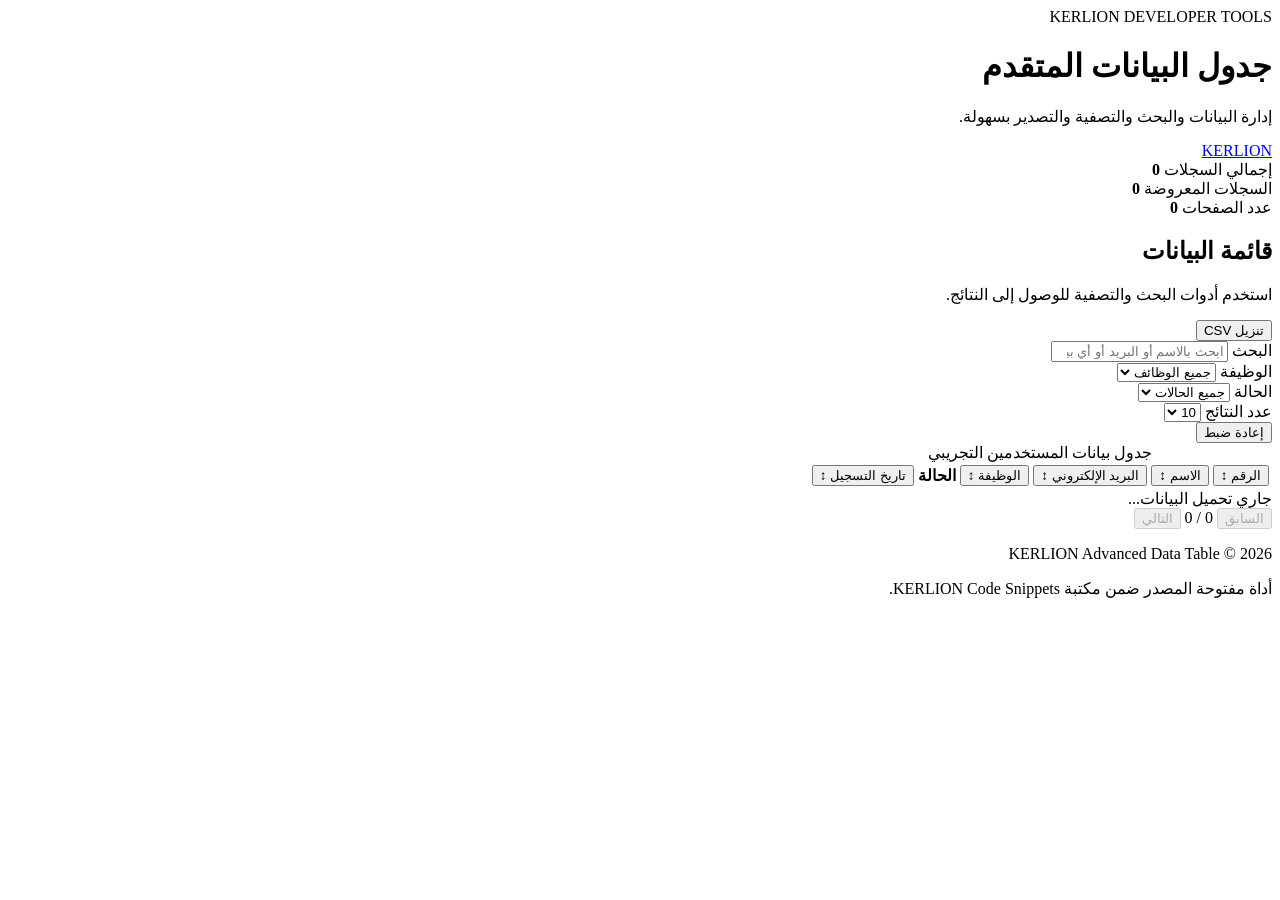
==== javascript/advanced-data-table/index.html @ a7cec32b "Add HTML structure for Advanced Data Table This file contains the HTML structure for the KERLION Adv" ====
<!DOCTYPE html>
<html lang="ar" dir="rtl">
<head>
    <meta charset="UTF-8">
    <meta name="viewport" content="width=device-width, initial-scale=1.0">

    <meta name="author" content="KERLION">
    <meta name="description" content="Advanced Data Table - Search, sort, filter, pagination and CSV export.">

    <title>KERLION Advanced Data Table</title>

    <link rel="stylesheet" href="styles.css">
    <script src="table.js" defer></script>
</head>

<body>

    <main class="app-container">

        <!-- Header -->
        <header class="app-header">
            <div>
                <span class="app-label">KERLION DEVELOPER TOOLS</span>
                <h1>جدول البيانات المتقدم</h1>
                <p>إدارة البيانات والبحث والتصفية والتصدير بسهولة.</p>
            </div>

            <a
                class="brand-link"
                href="https://www.kerlionvip.com"
                target="_blank"
                rel="noopener noreferrer">
                KERLION
            </a>
        </header>

        <!-- Statistics -->
        <section class="stats-grid" aria-label="إحصائيات البيانات">

            <article class="stat-card">
                <span>إجمالي السجلات</span>
                <strong id="totalRecords">0</strong>
            </article>

            <article class="stat-card">
                <span>السجلات المعروضة</span>
                <strong id="visibleRecords">0</strong>
            </article>

            <article class="stat-card">
                <span>عدد الصفحات</span>
                <strong id="totalPages">0</strong>
            </article>

        </section>

        <!-- Table Panel -->
        <section class="table-panel">

            <div class="panel-heading">
                <div>
                    <h2>قائمة البيانات</h2>
                    <p>استخدم أدوات البحث والتصفية للوصول إلى النتائج.</p>
                </div>

                <button
                    type="button"
                    id="exportCsv"
                    class="button button-primary">
                    تنزيل CSV
                </button>
            </div>

            <!-- Filters -->
            <div class="table-toolbar">

                <div class="search-group">
                    <label for="searchInput">البحث</label>
                    <input
                        type="search"
                        id="searchInput"
                        placeholder="ابحث بالاسم أو البريد أو أي بيانات..."
                        autocomplete="off">
                </div>

                <div class="filter-group">
                    <label for="roleFilter">الوظيفة</label>
                    <select id="roleFilter">
                        <option value="">جميع الوظائف</option>
                    </select>
                </div>

                <div class="filter-group">
                    <label for="statusFilter">الحالة</label>
                    <select id="statusFilter">
                        <option value="">جميع الحالات</option>
                        <option value="active">نشط</option>
                        <option value="inactive">غير نشط</option>
                        <option value="pending">قيد المراجعة</option>
                    </select>
                </div>

                <div class="filter-group">
                    <label for="pageSize">عدد النتائج</label>
                    <select id="pageSize">
                        <option value="5">5</option>
                        <option value="10" selected>10</option>
                        <option value="20">20</option>
                        <option value="50">50</option>
                    </select>
                </div>

                <button
                    type="button"
                    id="resetFilters"
                    class="button button-secondary">
                    إعادة ضبط
                </button>

            </div>

            <!-- Data Table -->
            <div class="table-wrapper">

                <table id="dataTable">
                    <caption class="visually-hidden">
                        جدول بيانات المستخدمين التجريبي
                    </caption>

                    <thead>
                        <tr>
                            <th scope="col" aria-sort="none">
                                <button class="sort-button" data-sort="id" type="button">
                                    الرقم <span aria-hidden="true">↕</span>
                                </button>
                            </th>

                            <th scope="col" aria-sort="none">
                                <button class="sort-button" data-sort="name" type="button">
                                    الاسم <span aria-hidden="true">↕</span>
                                </button>
                            </th>

                            <th scope="col" aria-sort="none">
                                <button class="sort-button" data-sort="email" type="button">
                                    البريد الإلكتروني <span aria-hidden="true">↕</span>
                                </button>
                            </th>

                            <th scope="col" aria-sort="none">
                                <button class="sort-button" data-sort="role" type="button">
                                    الوظيفة <span aria-hidden="true">↕</span>
                                </button>
                            </th>

                            <th scope="col">الحالة</th>

                            <th scope="col" aria-sort="none">
                                <button class="sort-button" data-sort="date" type="button">
                                    تاريخ التسجيل <span aria-hidden="true">↕</span>
                                </button>
                            </th>
                        </tr>
                    </thead>

                    <tbody id="tableBody">
                        <!-- Generated by table.js -->
                    </tbody>

                </table>

                <div
                    id="emptyState"
                    class="empty-state"
                    hidden
                    role="status">
                    لا توجد نتائج مطابقة لعملية البحث.
                </div>

            </div>

            <!-- Pagination -->
            <footer class="table-footer">

                <div
                    id="resultInfo"
                    class="result-info"
                    aria-live="polite">
                    جاري تحميل البيانات...
                </div>

                <nav class="pagination" aria-label="التنقل بين صفحات الجدول">

                    <button
                        type="button"
                        id="prevPage"
                        class="button button-secondary"
                        disabled>
                        السابق
                    </button>

                    <span id="pageIndicator" aria-live="polite">
                        0 / 0
                    </span>

                    <button
                        type="button"
                        id="nextPage"
                        class="button button-secondary"
                        disabled>
                        التالي
                    </button>

                </nav>

            </footer>

        </section>

        <footer class="site-footer">
            <p>
                KERLION Advanced Data Table
                &copy; <span id="currentYear">2026</span>
            </p>
            <p>أداة مفتوحة المصدر ضمن مكتبة KERLION Code Snippets.</p>
        </footer>

    </main>

</body>
</html>
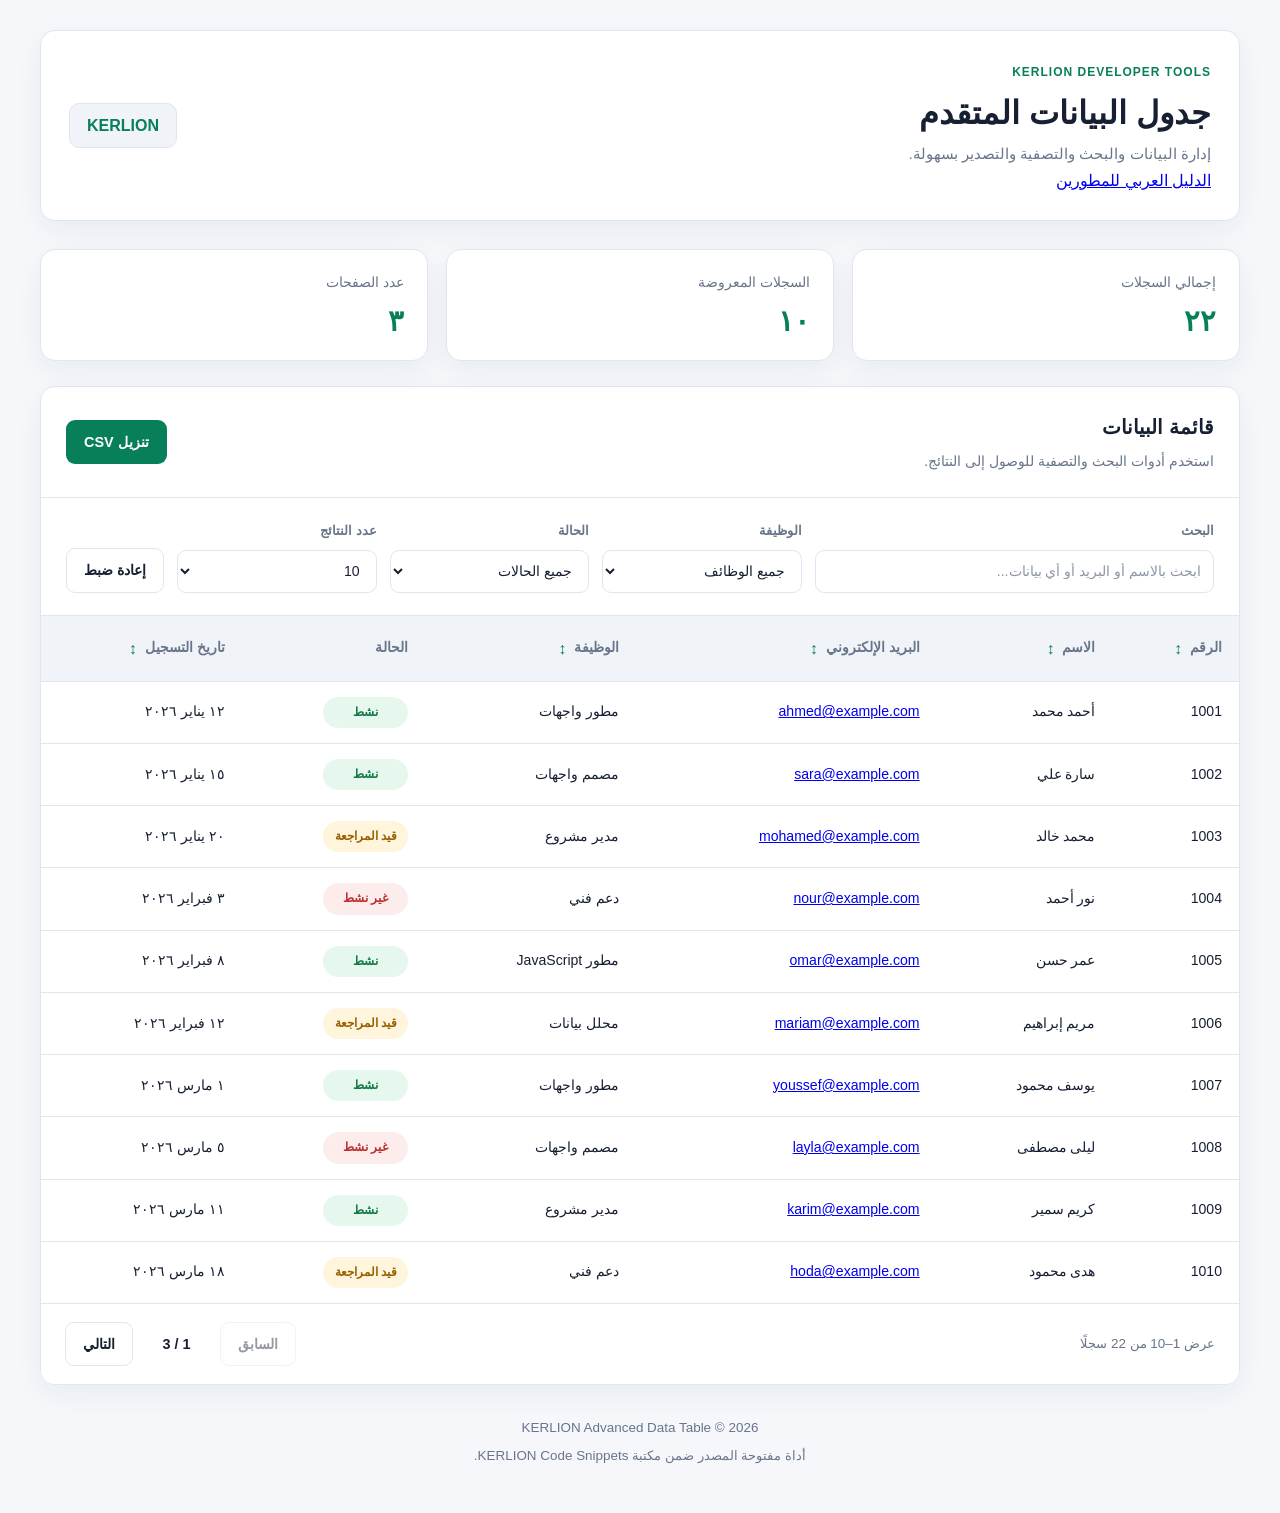
==== commit a42b487c: "Add Arabic developer guide link to Advanced Data Table" ====
--- a/javascript/advanced-data-table/index.html
+++ b/javascript/advanced-data-table/index.html
@@ -23,6 +23,14 @@
                 <span class="app-label">KERLION DEVELOPER TOOLS</span>
                 <h1>جدول البيانات المتقدم</h1>
                 <p>إدارة البيانات والبحث والتصفية والتصدير بسهولة.</p>
+
+                <a
+                    class="developer-guide-link"
+                    href="https://www.kerlionvip.com/2026/11/kerlion-advanced-data-table.html"
+                    target="_blank"
+                    rel="noopener noreferrer">
+                    الدليل العربي للمطورين
+                </a>
             </div>
 
             <a
--- a/javascript/advanced-data-table/styles.css
+++ b/javascript/advanced-data-table/styles.css
@@ -0,0 +1,597 @@
+
+/* ==================================================
+   KERLION Advanced Data Table
+   Responsive RTL Data Table Interface
+   ================================================== */
+
+/* 1. Design Variables */
+:root {
+    color-scheme: light;
+
+    --bg: #f5f7fb;
+    --surface: #ffffff;
+    --surface-soft: #f0f4f8;
+    --text: #172033;
+    --muted: #68758a;
+    --primary: #087f5b;
+    --primary-hover: #066748;
+    --border: #e0e6ef;
+    --success-bg: #e6f7ee;
+    --success-text: #147a45;
+    --danger-bg: #fdecec;
+    --danger-text: #bb3030;
+    --pending-bg: #fff4dc;
+    --pending-text: #966100;
+    --shadow: 0 10px 28px rgba(22, 34, 51, 0.055);
+    --radius: 15px;
+    --transition: 180ms ease;
+}
+
+[data-theme="dark"] {
+    color-scheme: dark;
+
+    --bg: #101722;
+    --surface: #182332;
+    --surface-soft: #202d3d;
+    --text: #f1f5f9;
+    --muted: #a8b4c4;
+    --primary: #27bd8c;
+    --primary-hover: #43d5a5;
+    --border: #2e3d50;
+    --success-bg: #173b2c;
+    --success-text: #69d49b;
+    --danger-bg: #472626;
+    --danger-text: #ff9999;
+    --pending-bg: #463719;
+    --pending-text: #f7cf76;
+    --shadow: 0 10px 28px rgba(0, 0, 0, 0.18);
+}
+
+/* 2. Reset */
+*,
+*::before,
+*::after {
+    box-sizing: border-box;
+}
+
+[hidden] {
+    display: none !important;
+}
+
+html {
+    scroll-behavior: smooth;
+    scroll-padding-top: 24px;
+}
+
+body {
+    min-width: 320px;
+    margin: 0;
+    padding: 30px 18px;
+    background: var(--bg);
+    color: var(--text);
+    font-family: Tahoma, Arial, sans-serif;
+    line-height: 1.7;
+    transition:
+        background-color var(--transition),
+        color var(--transition);
+}
+
+button,
+input,
+select {
+    font: inherit;
+}
+
+button,
+a,
+input,
+select {
+    -webkit-tap-highlight-color: transparent;
+}
+
+button:focus-visible,
+a:focus-visible,
+input:focus-visible,
+select:focus-visible {
+    outline: 3px solid var(--primary);
+    outline-offset: 3px;
+}
+
+button:disabled {
+    opacity: 0.45;
+    cursor: not-allowed;
+}
+
+/* 3. Main Container */
+.app-container {
+    width: min(100%, 1200px);
+    margin-inline: auto;
+}
+
+/* 4. Header */
+.app-header {
+    display: flex;
+    align-items: center;
+    justify-content: space-between;
+    gap: 24px;
+    margin-bottom: 28px;
+    padding: 26px 28px;
+    background: var(--surface);
+    border: 1px solid var(--border);
+    border-radius: var(--radius);
+    box-shadow: var(--shadow);
+}
+
+.app-header h1 {
+    margin: 7px 0 5px;
+    font-size: clamp(1.5rem, 3vw, 2rem);
+    line-height: 1.4;
+}
+
+.app-header p {
+    margin: 0;
+    color: var(--muted);
+    font-size: 0.96rem;
+}
+
+.app-label {
+    display: inline-block;
+    color: var(--primary);
+    font-size: 0.75rem;
+    font-weight: 800;
+    letter-spacing: 1px;
+}
+
+.brand-link {
+    display: inline-flex;
+    align-items: center;
+    justify-content: center;
+    min-width: 105px;
+    min-height: 44px;
+    padding: 8px 17px;
+    background: var(--surface-soft);
+    border: 1px solid var(--border);
+    border-radius: 10px;
+    color: var(--primary);
+    font-size: 1rem;
+    font-weight: 800;
+    text-decoration: none;
+    transition:
+        background-color var(--transition),
+        transform var(--transition);
+}
+
+.brand-link:hover {
+    background: var(--border);
+    transform: translateY(-2px);
+}
+
+/* 5. Statistics */
+.stats-grid {
+    display: grid;
+    grid-template-columns: repeat(3, minmax(0, 1fr));
+    gap: 18px;
+    margin-bottom: 25px;
+}
+
+.stat-card {
+    display: flex;
+    flex-direction: column;
+    gap: 9px;
+    min-height: 112px;
+    padding: 20px 23px;
+    background: var(--surface);
+    border: 1px solid var(--border);
+    border-radius: var(--radius);
+    box-shadow: var(--shadow);
+}
+
+.stat-card span {
+    color: var(--muted);
+    font-size: 0.9rem;
+}
+
+.stat-card strong {
+    color: var(--primary);
+    font-size: 1.8rem;
+    line-height: 1.2;
+    font-variant-numeric: tabular-nums;
+}
+
+/* 6. Table Panel */
+.table-panel {
+    overflow: hidden;
+    background: var(--surface);
+    border: 1px solid var(--border);
+    border-radius: var(--radius);
+    box-shadow: var(--shadow);
+}
+
+.panel-heading {
+    display: flex;
+    align-items: center;
+    justify-content: space-between;
+    gap: 20px;
+    padding: 23px 25px;
+    border-bottom: 1px solid var(--border);
+}
+
+.panel-heading h2 {
+    margin: 0 0 5px;
+    font-size: 1.25rem;
+}
+
+.panel-heading p {
+    margin: 0;
+    color: var(--muted);
+    font-size: 0.9rem;
+}
+
+/* 7. Buttons */
+.button {
+    min-height: 42px;
+    display: inline-flex;
+    align-items: center;
+    justify-content: center;
+    gap: 7px;
+    padding: 9px 17px;
+    border: 1px solid transparent;
+    border-radius: 9px;
+    cursor: pointer;
+    font-size: 0.9rem;
+    font-weight: 700;
+    transition:
+        background-color var(--transition),
+        border-color var(--transition),
+        transform var(--transition);
+}
+
+.button:not(:disabled):hover {
+    transform: translateY(-1px);
+}
+
+.button-primary {
+    background: var(--primary);
+    color: #ffffff;
+}
+
+.button-primary:not(:disabled):hover {
+    background: var(--primary-hover);
+}
+
+.button-secondary {
+    background: var(--surface);
+    border-color: var(--border);
+    color: var(--text);
+}
+
+.button-secondary:not(:disabled):hover {
+    background: var(--surface-soft);
+    border-color: var(--primary);
+}
+
+/* 8. Toolbar and Filters */
+.table-toolbar {
+    display: grid;
+    grid-template-columns: minmax(220px, 2fr) repeat(3, minmax(125px, 1fr)) auto;
+    align-items: end;
+    gap: 13px;
+    padding: 22px 25px;
+    background: var(--surface);
+    border-bottom: 1px solid var(--border);
+}
+
+.search-group,
+.filter-group {
+    min-width: 0;
+    display: flex;
+    flex-direction: column;
+    gap: 7px;
+}
+
+.search-group label,
+.filter-group label {
+    color: var(--muted);
+    font-size: 0.84rem;
+    font-weight: 700;
+}
+
+.search-group input,
+.filter-group select {
+    width: 100%;
+    min-width: 0;
+    height: 43px;
+    padding: 9px 12px;
+    background: var(--surface);
+    border: 1px solid var(--border);
+    border-radius: 9px;
+    color: var(--text);
+    font-size: 0.88rem;
+}
+
+.search-group input::placeholder {
+    color: var(--muted);
+    opacity: 0.75;
+}
+
+.search-group input:focus,
+.filter-group select:focus {
+    border-color: var(--primary);
+    outline: 2px solid color-mix(
+        in srgb,
+        var(--primary) 20%,
+        transparent
+    );
+}
+
+/* 9. Table */
+.table-wrapper {
+    width: 100%;
+    overflow-x: auto;
+    overscroll-behavior-x: contain;
+}
+
+#dataTable {
+    width: 100%;
+    min-width: 850px;
+    border-collapse: collapse;
+    border-spacing: 0;
+    text-align: right;
+}
+
+#dataTable thead {
+    background: var(--surface-soft);
+}
+
+#dataTable th,
+#dataTable td {
+    padding: 15px 17px;
+    border-bottom: 1px solid var(--border);
+    white-space: nowrap;
+    font-size: 0.88rem;
+}
+
+#dataTable th {
+    color: var(--muted);
+    font-weight: 800;
+}
+
+#dataTable tbody tr {
+    transition: background-color var(--transition);
+}
+
+#dataTable tbody tr:hover {
+    background: var(--surface-soft);
+}
+
+#dataTable tbody tr:last-child td {
+    border-bottom: 0;
+}
+
+/* 10. Sorting Buttons */
+.sort-button {
+    display: inline-flex;
+    align-items: center;
+    gap: 8px;
+    padding: 4px 0;
+    background: transparent;
+    border: 0;
+    color: inherit;
+    cursor: pointer;
+    font-weight: 800;
+    text-align: right;
+}
+
+.sort-button:hover,
+.sort-button[aria-pressed="true"] {
+    color: var(--primary);
+}
+
+.sort-button span {
+    color: var(--primary);
+    font-size: 1rem;
+}
+
+/* 11. Status Badges */
+.status-badge {
+    display: inline-flex;
+    align-items: center;
+    justify-content: center;
+    min-width: 85px;
+    padding: 5px 11px;
+    border-radius: 30px;
+    font-size: 0.78rem;
+    font-weight: 800;
+}
+
+.status-active {
+    background: var(--success-bg);
+    color: var(--success-text);
+}
+
+.status-inactive {
+    background: var(--danger-bg);
+    color: var(--danger-text);
+}
+
+.status-pending {
+    background: var(--pending-bg);
+    color: var(--pending-text);
+}
+
+/* 12. Empty State */
+.empty-state {
+    padding: 45px 20px;
+    color: var(--muted);
+    text-align: center;
+    font-size: 0.95rem;
+}
+
+/* 13. Table Footer */
+.table-footer {
+    display: flex;
+    align-items: center;
+    justify-content: space-between;
+    flex-wrap: wrap;
+    gap: 15px;
+    padding: 18px 24px;
+    background: var(--surface);
+    border-top: 1px solid var(--border);
+}
+
+.result-info {
+    color: var(--muted);
+    font-size: 0.84rem;
+}
+
+.pagination {
+    display: flex;
+    align-items: center;
+    gap: 11px;
+}
+
+#pageIndicator {
+    min-width: 65px;
+    color: var(--text);
+    font-size: 0.9rem;
+    font-weight: 800;
+    text-align: center;
+    font-variant-numeric: tabular-nums;
+}
+
+/* 14. Footer */
+.site-footer {
+    padding: 27px 10px 10px;
+    text-align: center;
+}
+
+.site-footer p {
+    margin: 5px 0;
+    color: var(--muted);
+    font-size: 0.84rem;
+}
+
+/* 15. Accessibility */
+.visually-hidden {
+    position: absolute !important;
+    width: 1px !important;
+    height: 1px !important;
+    padding: 0 !important;
+    margin: -1px !important;
+    overflow: hidden !important;
+    clip: rect(0, 0, 0, 0) !important;
+    white-space: nowrap !important;
+    border: 0 !important;
+}
+
+/* 16. Tablet */
+@media (max-width: 1000px) {
+    .table-toolbar {
+        grid-template-columns: repeat(2, minmax(0, 1fr));
+    }
+
+    .search-group {
+        grid-column: 1 / -1;
+    }
+
+    .table-toolbar > .button {
+        width: 100%;
+    }
+}
+
+/* 17. Mobile */
+@media (max-width: 650px) {
+    body {
+        padding: 13px 10px;
+    }
+
+    .app-header {
+        align-items: flex-start;
+        flex-direction: column;
+        gap: 16px;
+        padding: 20px 17px;
+    }
+
+    .brand-link {
+        min-width: 90px;
+        min-height: 38px;
+    }
+
+    .stats-grid {
+        grid-template-columns: 1fr;
+        gap: 11px;
+    }
+
+    .stat-card {
+        min-height: 85px;
+        padding: 15px 18px;
+    }
+
+    .stat-card strong {
+        font-size: 1.5rem;
+    }
+
+    .panel-heading {
+        align-items: flex-start;
+        flex-direction: column;
+        padding: 19px 17px;
+    }
+
+    .panel-heading .button {
+        width: 100%;
+    }
+
+    .table-toolbar {
+        grid-template-columns: 1fr;
+        gap: 14px;
+        padding: 17px;
+    }
+
+    .search-group {
+        grid-column: auto;
+    }
+
+    .search-group input,
+    .filter-group select {
+        height: 46px;
+        font-size: 0.9rem;
+    }
+
+    #dataTable {
+        min-width: 780px;
+    }
+
+    #dataTable th,
+    #dataTable td {
+        padding: 13px 12px;
+        font-size: 0.83rem;
+    }
+
+    .table-footer {
+        align-items: stretch;
+        flex-direction: column;
+        padding: 16px;
+    }
+
+    .result-info {
+        text-align: center;
+    }
+
+    .pagination {
+        justify-content: center;
+    }
+
+    .pagination .button {
+        flex: 1;
+    }
+}
+
+/* 18. Reduced Motion */
+@media (prefers-reduced-motion: reduce) {
+    *,
+    *::before,
+    *::after {
+        scroll-behavior: auto !important;
+        transition-duration: 0.01ms !important;
+    }
+}
